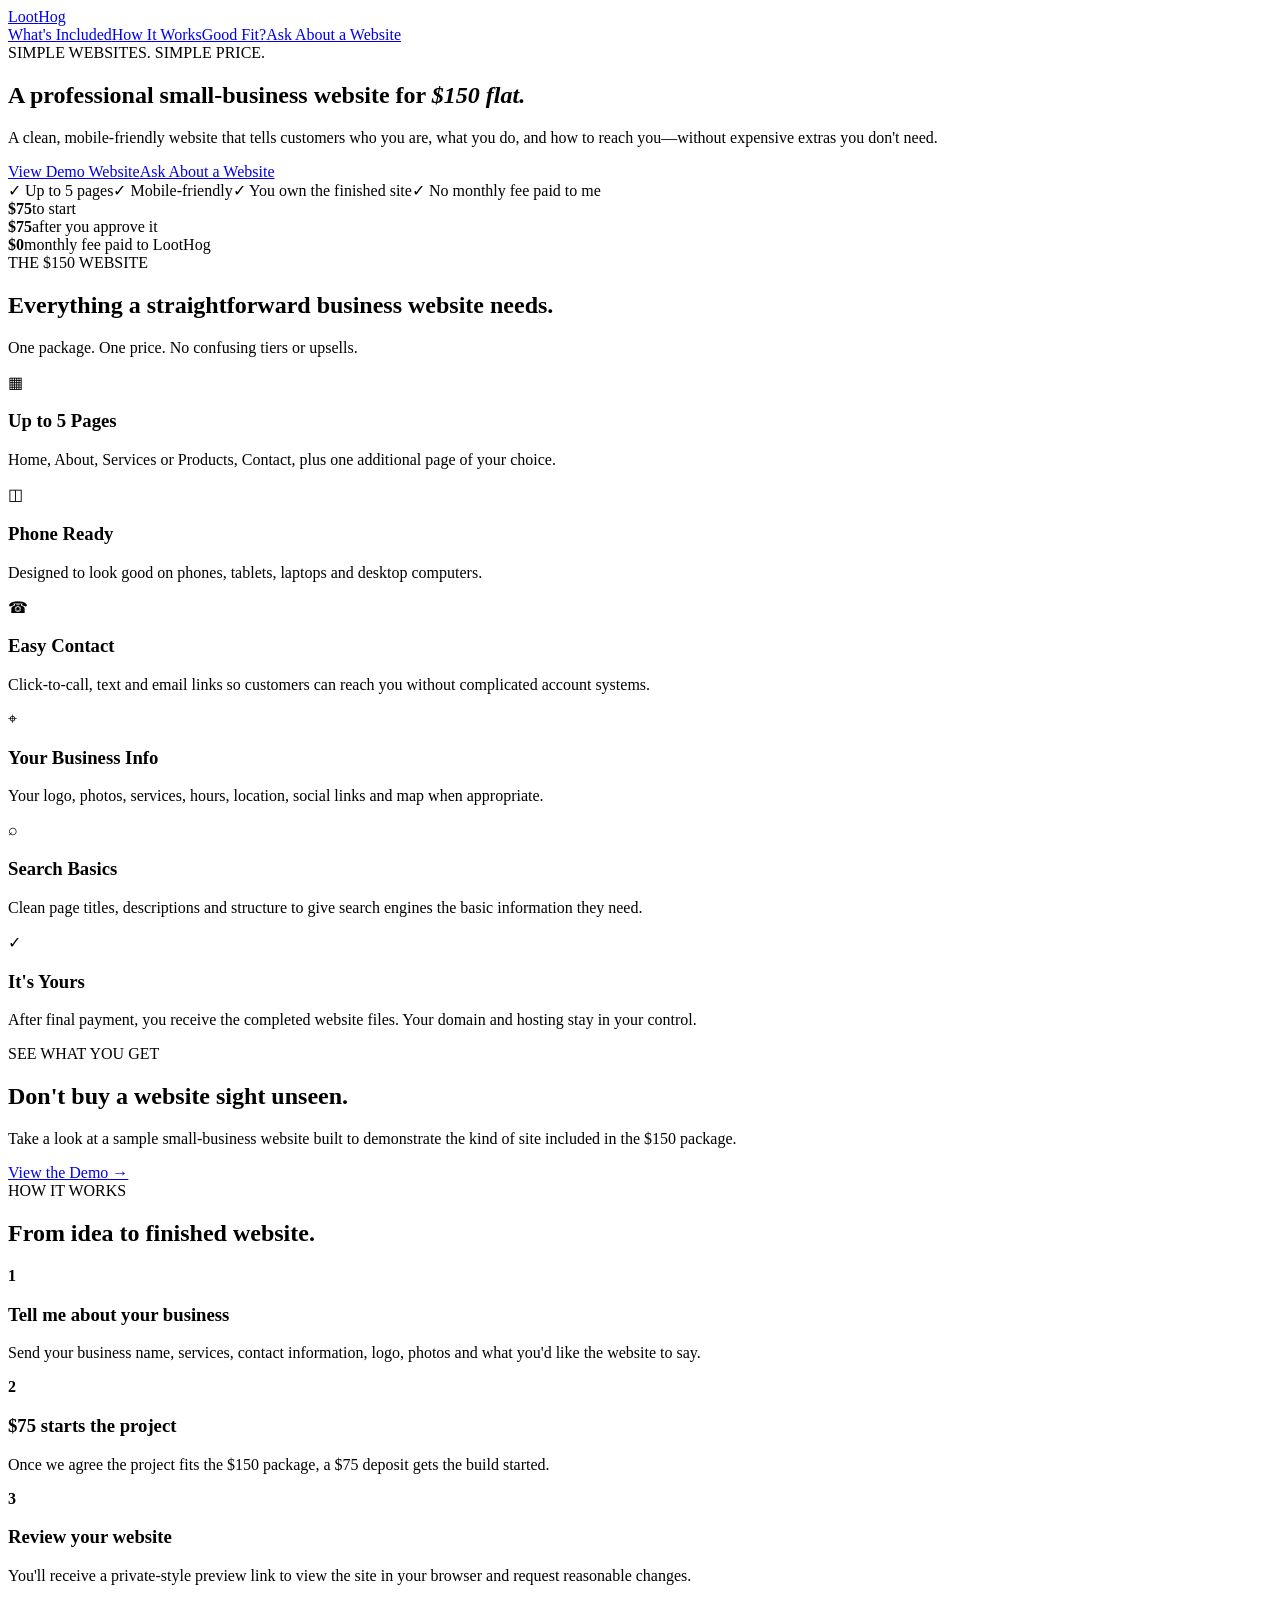
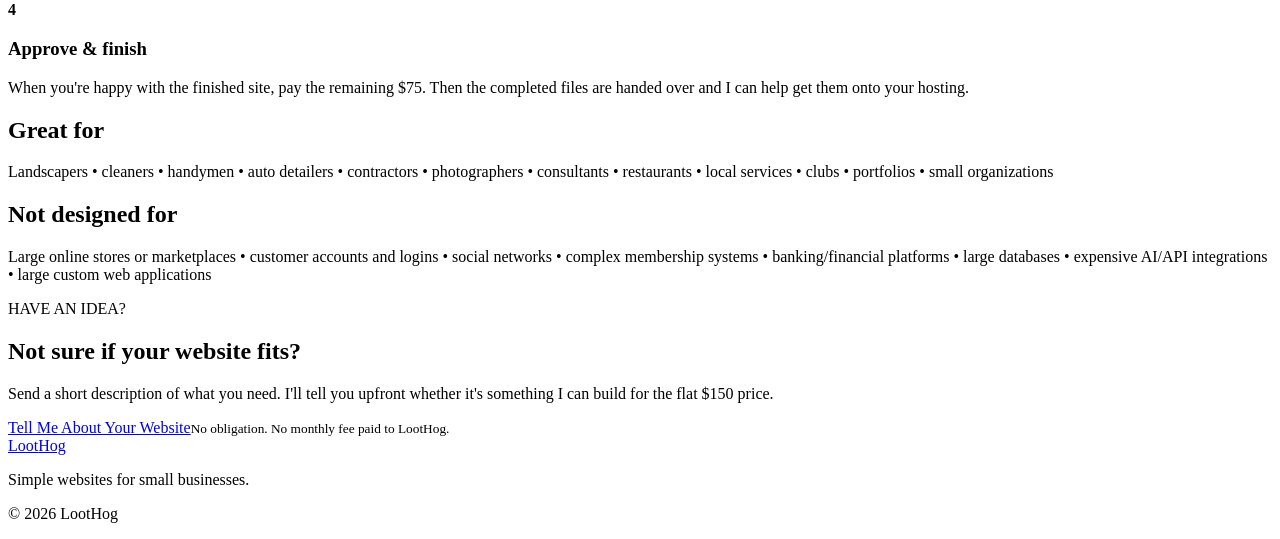
==== index.html @ e4a54442 "Create LootHog website homepage" ====
<!doctype html>
<html lang="en">
<head>
<meta charset="utf-8"><meta name="viewport" content="width=device-width,initial-scale=1">
<title>LootHog | Small Business Websites for $150</title>
<meta name="description" content="Simple, professional, mobile-friendly small business websites for a flat $150. No monthly fee paid to LootHog.">
<link rel="stylesheet" href="style.css">
</head>
<body>
<header><a class="brand" href="#top">Loot<span>Hog</span></a><nav><a href="#included">What's Included</a><a href="#process">How It Works</a><a href="#fit">Good Fit?</a><a class="nav-cta" href="mailto:hello@loothog.com?subject=Website%20Question">Ask About a Website</a></nav></header>
<main id="top">
<section class="hero">
<div class="eyebrow">SIMPLE WEBSITES. SIMPLE PRICE.</div>
<h1>A professional small-business website for <em>$150 flat.</em></h1>
<p class="lead">A clean, mobile-friendly website that tells customers who you are, what you do, and how to reach you—without expensive extras you don't need.</p>
<div class="actions"><a class="button primary" href="#demo">View Demo Website</a><a class="button secondary" href="mailto:hello@loothog.com?subject=I%20need%20a%20website">Ask About a Website</a></div>
<div class="trust"><span>✓ Up to 5 pages</span><span>✓ Mobile-friendly</span><span>✓ You own the finished site</span><span>✓ No monthly fee paid to me</span></div>
</section>
<section class="strip"><div><strong>$75</strong><span>to start</span></div><div><strong>$75</strong><span>after you approve it</span></div><div><strong>$0</strong><span>monthly fee paid to LootHog</span></div></section>
<section id="included" class="section"><div class="kicker">THE $150 WEBSITE</div><h2>Everything a straightforward business website needs.</h2><p class="intro">One package. One price. No confusing tiers or upsells.</p>
<div class="cards">
<article><div class="icon">▦</div><h3>Up to 5 Pages</h3><p>Home, About, Services or Products, Contact, plus one additional page of your choice.</p></article>
<article><div class="icon">◫</div><h3>Phone Ready</h3><p>Designed to look good on phones, tablets, laptops and desktop computers.</p></article>
<article><div class="icon">☎</div><h3>Easy Contact</h3><p>Click-to-call, text and email links so customers can reach you without complicated account systems.</p></article>
<article><div class="icon">⌖</div><h3>Your Business Info</h3><p>Your logo, photos, services, hours, location, social links and map when appropriate.</p></article>
<article><div class="icon">⌕</div><h3>Search Basics</h3><p>Clean page titles, descriptions and structure to give search engines the basic information they need.</p></article>
<article><div class="icon">✓</div><h3>It's Yours</h3><p>After final payment, you receive the completed website files. Your domain and hosting stay in your control.</p></article>
</div></section>
<section id="demo" class="demo"><div><div class="kicker">SEE WHAT YOU GET</div><h2>Don't buy a website sight unseen.</h2><p>Take a look at a sample small-business website built to demonstrate the kind of site included in the $150 package.</p></div><a class="button light" href="demo/">View the Demo →</a></section>
<section id="process" class="section"><div class="kicker">HOW IT WORKS</div><h2>From idea to finished website.</h2>
<div class="steps"><div><b>1</b><h3>Tell me about your business</h3><p>Send your business name, services, contact information, logo, photos and what you'd like the website to say.</p></div><div><b>2</b><h3>$75 starts the project</h3><p>Once we agree the project fits the $150 package, a $75 deposit gets the build started.</p></div><div><b>3</b><h3>Review your website</h3><p>You'll receive a private-style preview link to view the site in your browser and request reasonable changes.</p></div><div><b>4</b><h3>Approve & finish</h3><p>When you're happy with the finished site, pay the remaining $75. Then the completed files are handed over and I can help get them onto your hosting.</p></div></div>
</section>
<section id="fit" class="fit"><div class="good"><h2>Great for</h2><p>Landscapers • cleaners • handymen • auto detailers • contractors • photographers • consultants • restaurants • local services • clubs • portfolios • small organizations</p></div><div class="not"><h2>Not designed for</h2><p>Large online stores or marketplaces • customer accounts and logins • social networks • complex membership systems • banking/financial platforms • large databases • expensive AI/API integrations • large custom web applications</p></div></section>
<section class="final"><div class="kicker">HAVE AN IDEA?</div><h2>Not sure if your website fits?</h2><p>Send a short description of what you need. I'll tell you upfront whether it's something I can build for the flat $150 price.</p><a class="button primary" href="mailto:hello@loothog.com?subject=Website%20Idea">Tell Me About Your Website</a><small>No obligation. No monthly fee paid to LootHog.</small></section>
</main>
<footer><a class="brand" href="#top">Loot<span>Hog</span></a><p>Simple websites for small businesses.</p><p>© 2026 LootHog</p></footer>
</body></html>
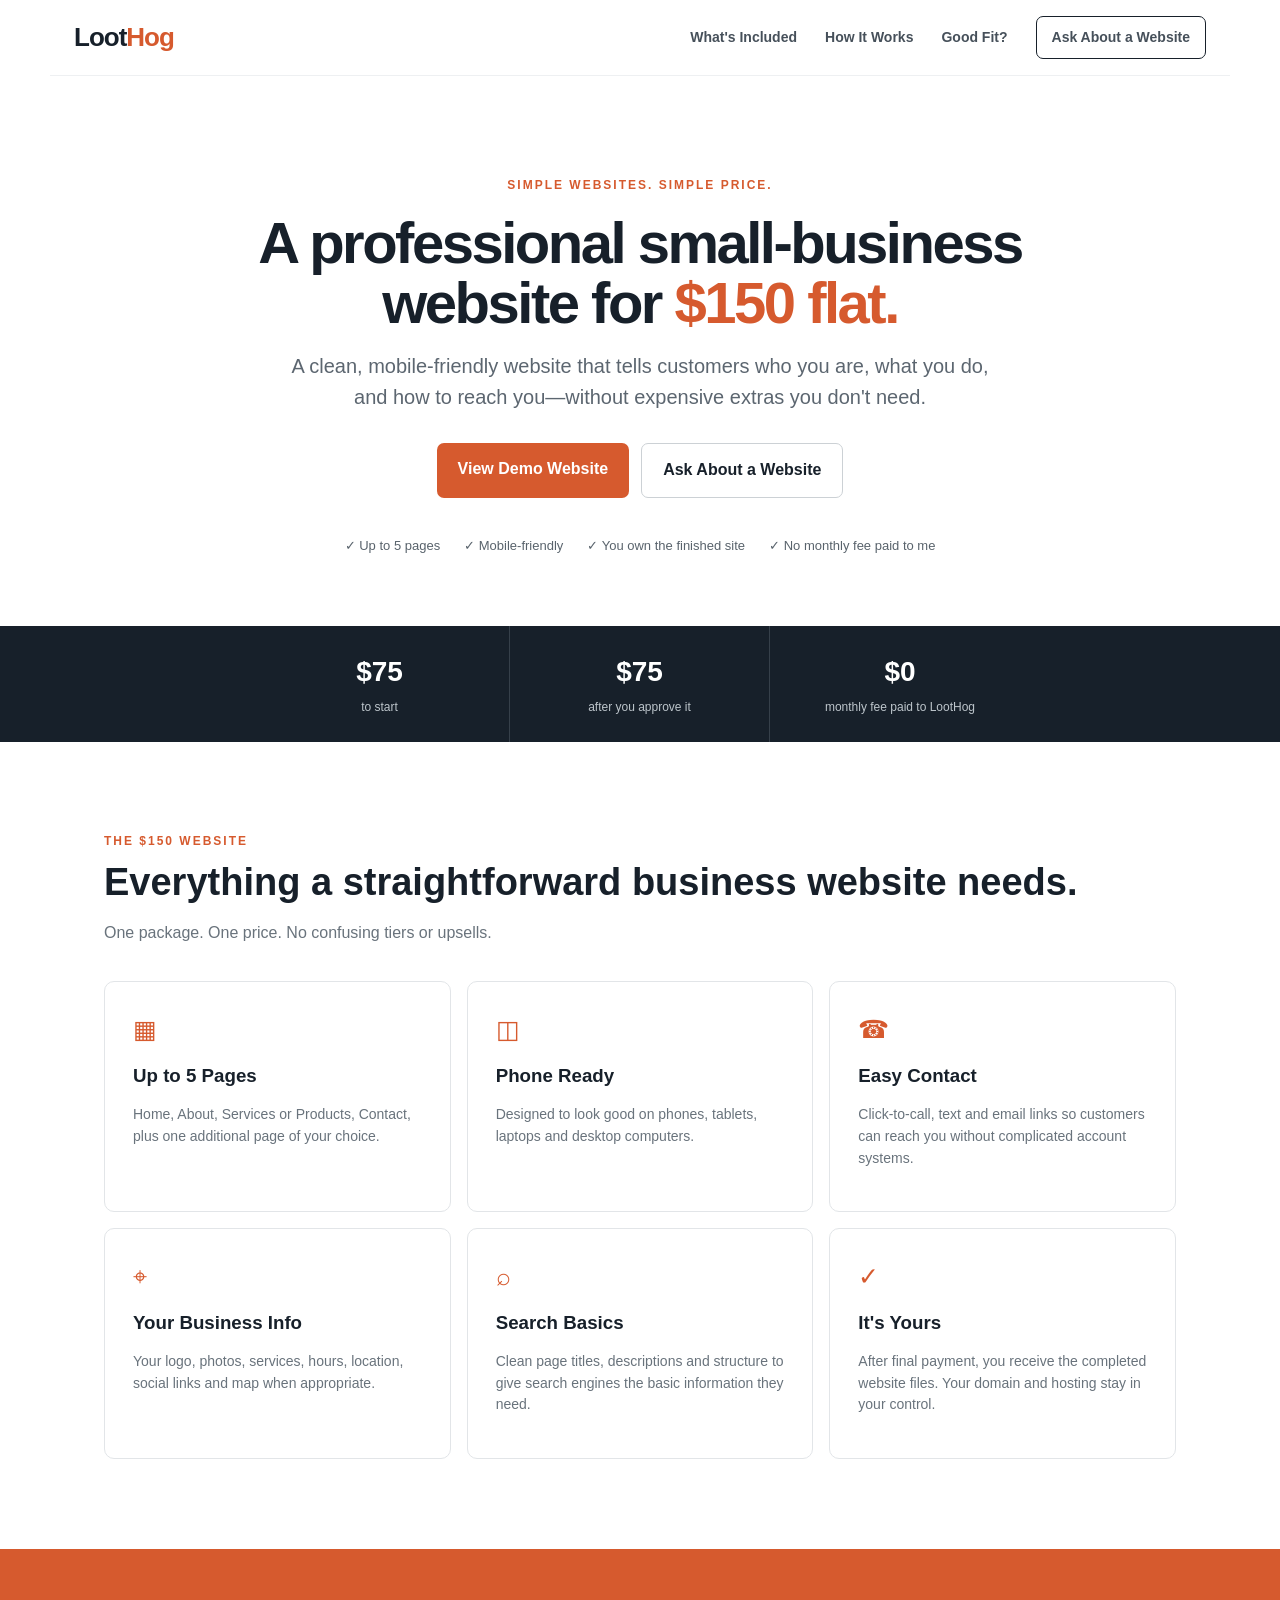
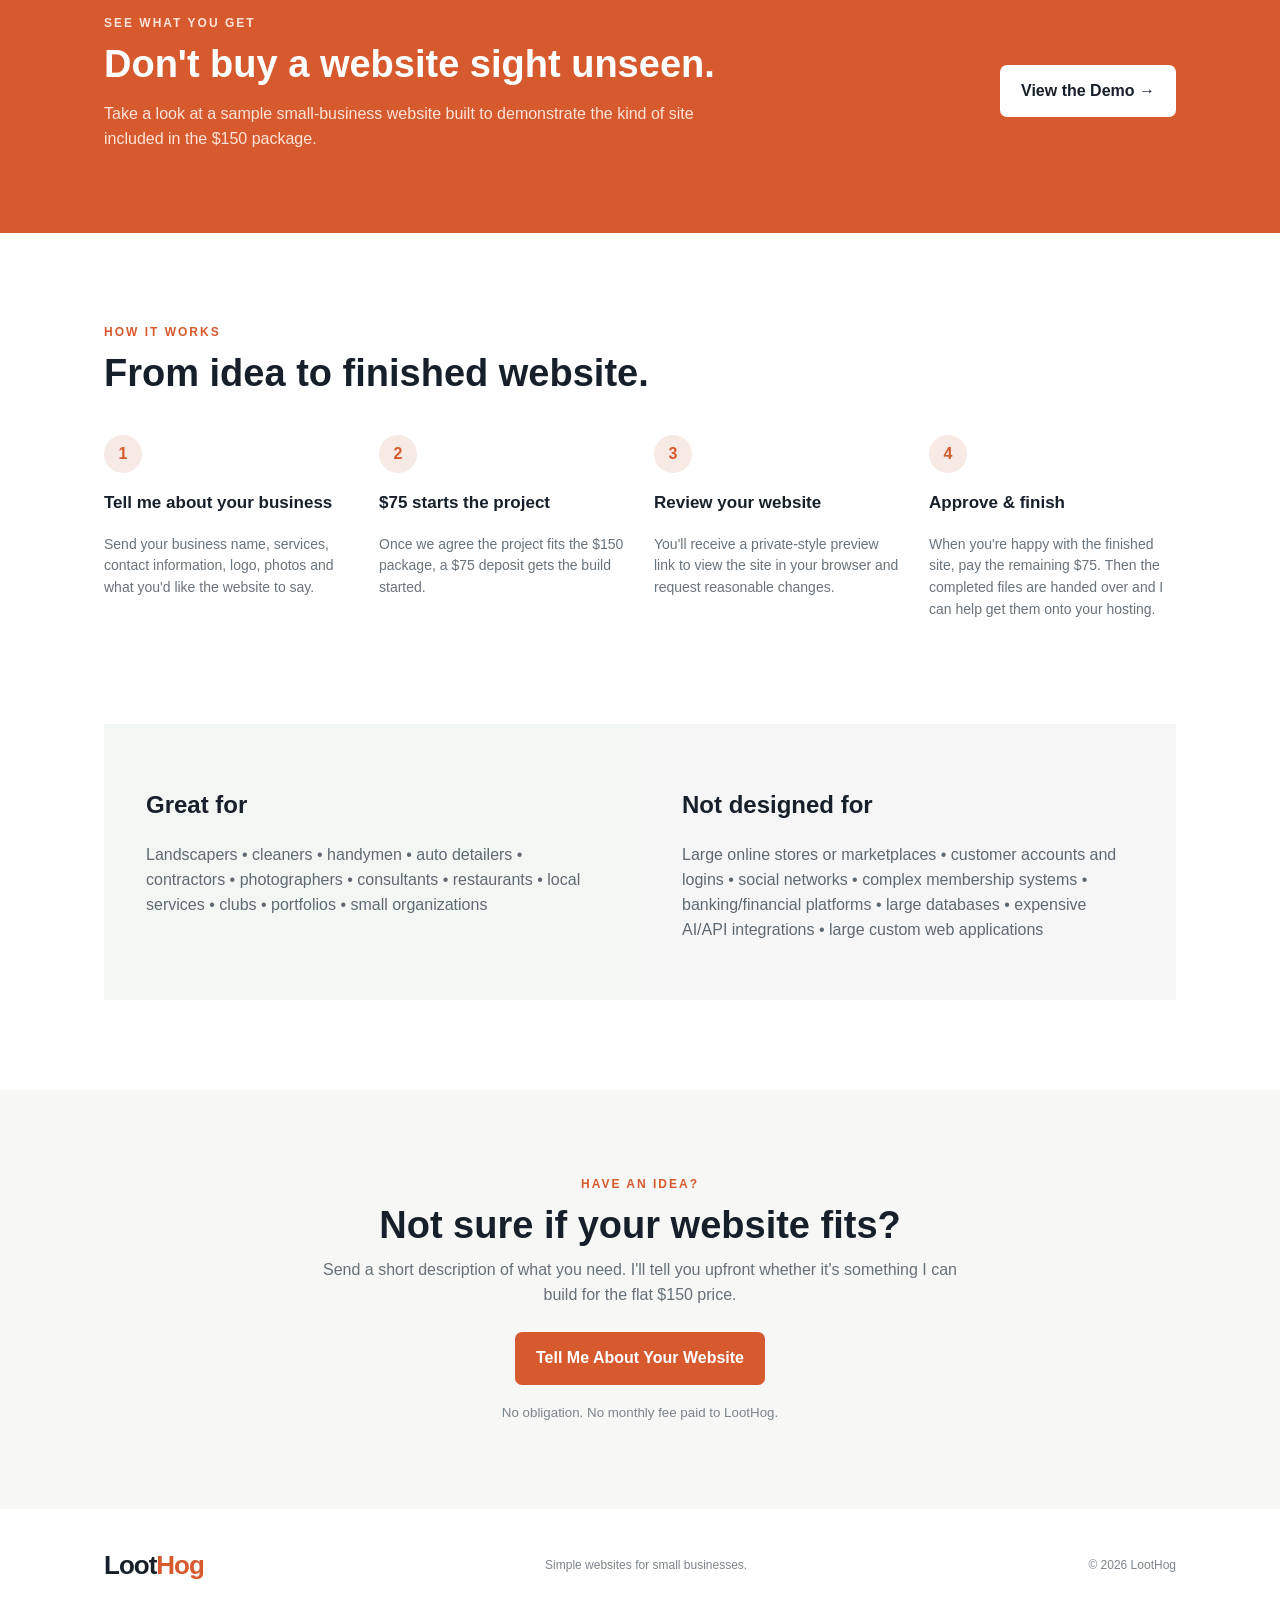
==== commit 091fd778: "Update LootHog contact email" ====
--- a/index.html
+++ b/index.html
@@ -7,13 +7,13 @@
 <link rel="stylesheet" href="style.css">
 </head>
 <body>
-<header><a class="brand" href="#top">Loot<span>Hog</span></a><nav><a href="#included">What's Included</a><a href="#process">How It Works</a><a href="#fit">Good Fit?</a><a class="nav-cta" href="mailto:hello@loothog.com?subject=Website%20Question">Ask About a Website</a></nav></header>
+<header><a class="brand" href="#top">Loot<span>Hog</span></a><nav><a href="#included">What's Included</a><a href="#process">How It Works</a><a href="#fit">Good Fit?</a><a class="nav-cta" href="mailto:weston.d.gross@gmail.com?subject=Website%20Question">Ask About a Website</a></nav></header>
 <main id="top">
 <section class="hero">
 <div class="eyebrow">SIMPLE WEBSITES. SIMPLE PRICE.</div>
 <h1>A professional small-business website for <em>$150 flat.</em></h1>
 <p class="lead">A clean, mobile-friendly website that tells customers who you are, what you do, and how to reach you—without expensive extras you don't need.</p>
-<div class="actions"><a class="button primary" href="#demo">View Demo Website</a><a class="button secondary" href="mailto:hello@loothog.com?subject=I%20need%20a%20website">Ask About a Website</a></div>
+<div class="actions"><a class="button primary" href="#demo">View Demo Website</a><a class="button secondary" href="mailto:weston.d.gross@gmail.com?subject=I%20need%20a%20website">Ask About a Website</a></div>
 <div class="trust"><span>✓ Up to 5 pages</span><span>✓ Mobile-friendly</span><span>✓ You own the finished site</span><span>✓ No monthly fee paid to me</span></div>
 </section>
 <section class="strip"><div><strong>$75</strong><span>to start</span></div><div><strong>$75</strong><span>after you approve it</span></div><div><strong>$0</strong><span>monthly fee paid to LootHog</span></div></section>
@@ -31,7 +31,7 @@
 <div class="steps"><div><b>1</b><h3>Tell me about your business</h3><p>Send your business name, services, contact information, logo, photos and what you'd like the website to say.</p></div><div><b>2</b><h3>$75 starts the project</h3><p>Once we agree the project fits the $150 package, a $75 deposit gets the build started.</p></div><div><b>3</b><h3>Review your website</h3><p>You'll receive a private-style preview link to view the site in your browser and request reasonable changes.</p></div><div><b>4</b><h3>Approve & finish</h3><p>When you're happy with the finished site, pay the remaining $75. Then the completed files are handed over and I can help get them onto your hosting.</p></div></div>
 </section>
 <section id="fit" class="fit"><div class="good"><h2>Great for</h2><p>Landscapers • cleaners • handymen • auto detailers • contractors • photographers • consultants • restaurants • local services • clubs • portfolios • small organizations</p></div><div class="not"><h2>Not designed for</h2><p>Large online stores or marketplaces • customer accounts and logins • social networks • complex membership systems • banking/financial platforms • large databases • expensive AI/API integrations • large custom web applications</p></div></section>
-<section class="final"><div class="kicker">HAVE AN IDEA?</div><h2>Not sure if your website fits?</h2><p>Send a short description of what you need. I'll tell you upfront whether it's something I can build for the flat $150 price.</p><a class="button primary" href="mailto:hello@loothog.com?subject=Website%20Idea">Tell Me About Your Website</a><small>No obligation. No monthly fee paid to LootHog.</small></section>
+<section class="final"><div class="kicker">HAVE AN IDEA?</div><h2>Not sure if your website fits?</h2><p>Send a short description of what you need. I'll tell you upfront whether it's something I can build for the flat $150 price.</p><a class="button primary" href="mailto:weston.d.gross@gmail.com?subject=Website%20Idea">Tell Me About Your Website</a><small>No obligation. No monthly fee paid to LootHog.</small></section>
 </main>
 <footer><a class="brand" href="#top">Loot<span>Hog</span></a><p>Simple websites for small businesses.</p><p>© 2026 LootHog</p></footer>
 </body></html>
--- a/style.css
+++ b/style.css
@@ -0,0 +1,2 @@
+*{box-sizing:border-box}html{scroll-behavior:smooth}body{margin:0;font-family:Arial,Helvetica,sans-serif;color:#17202a;background:#fff;line-height:1.55}header{height:76px;display:flex;align-items:center;justify-content:space-between;max-width:1180px;margin:auto;padding:0 24px;border-bottom:1px solid #eef0f2}.brand{font-size:26px;font-weight:900;color:#17202a;text-decoration:none;letter-spacing:-1px}.brand span{color:#d65a2e}nav{display:flex;align-items:center;gap:28px}nav a{color:#46505a;text-decoration:none;font-size:14px;font-weight:700}.nav-cta{border:1px solid #17202a;padding:10px 15px;border-radius:7px}.hero{max-width:1050px;margin:auto;text-align:center;padding:100px 24px 70px}.eyebrow,.kicker{font-size:12px;font-weight:900;letter-spacing:2px;color:#d65a2e}.hero h1{font-size:58px;line-height:1.04;letter-spacing:-2.5px;max-width:850px;margin:18px auto}.hero h1 em{font-style:normal;color:#d65a2e}.lead{max-width:700px;margin:0 auto 30px;color:#5c6670;font-size:20px}.actions{display:flex;justify-content:center;gap:12px;flex-wrap:wrap}.button{display:inline-block;text-decoration:none;font-weight:800;padding:14px 21px;border-radius:7px}.primary{background:#d65a2e;color:white}.secondary{border:1px solid #ccd1d5;color:#17202a}.trust{display:flex;justify-content:center;gap:24px;flex-wrap:wrap;margin-top:38px;font-size:13px;color:#59636c}.strip{background:#17202a;color:#fff;display:flex;justify-content:center}.strip div{width:260px;padding:24px;text-align:center;border-right:1px solid #36404a}.strip div:last-child{border:0}.strip strong{font-size:28px;display:block}.strip span{font-size:12px;color:#bdc5cb}.section{max-width:1120px;margin:auto;padding:90px 24px}.section>h2,.demo h2,.final h2{font-size:38px;line-height:1.15;margin:10px 0}.intro{color:#69737c;margin-bottom:36px}.cards{display:grid;grid-template-columns:repeat(3,1fr);gap:16px}.cards article{border:1px solid #e2e5e8;border-radius:10px;padding:28px}.cards h3{margin:12px 0 5px}.cards p,.steps p{color:#69737c;font-size:14px}.icon{font-size:25px;color:#d65a2e}.demo{background:#d65a2e;color:white;padding:65px max(24px,calc((100% - 1072px)/2));display:flex;align-items:center;justify-content:space-between;gap:35px}.demo p{max-width:650px;color:#ffe3d9}.demo .kicker{color:#ffe3d9}.light{background:#fff;color:#17202a;white-space:nowrap}.steps{display:grid;grid-template-columns:repeat(4,1fr);gap:28px;margin-top:40px}.steps b{display:grid;place-items:center;background:#f7e9e4;color:#d65a2e;width:38px;height:38px;border-radius:50%}.steps h3{font-size:17px}.fit{display:grid;grid-template-columns:1fr 1fr;max-width:1120px;margin:0 auto 90px;padding:0 24px}.fit>div{padding:42px}.good{background:#f2f7f4}.not{background:#f6f6f6}.fit p{color:#5f6971}.final{text-align:center;background:#f7f7f5;padding:85px 24px}.final p{max-width:650px;margin:10px auto 25px;color:#667079}.final small{display:block;margin-top:18px;color:#7b848c}footer{max-width:1120px;margin:auto;padding:35px 24px;display:flex;align-items:center;justify-content:space-between;color:#7b848c;font-size:12px}
+@media(max-width:800px){header{height:auto;padding:18px 20px}nav a:not(.nav-cta){display:none}.hero{padding:70px 20px 50px}.hero h1{font-size:42px}.lead{font-size:18px}.strip{flex-direction:column}.strip div{width:100%;border-right:0;border-bottom:1px solid #36404a}.cards{grid-template-columns:1fr}.steps{grid-template-columns:1fr}.demo{flex-direction:column;align-items:flex-start}.fit{grid-template-columns:1fr}.section>h2,.demo h2,.final h2{font-size:32px}footer{flex-direction:column;gap:5px;text-align:center}}
